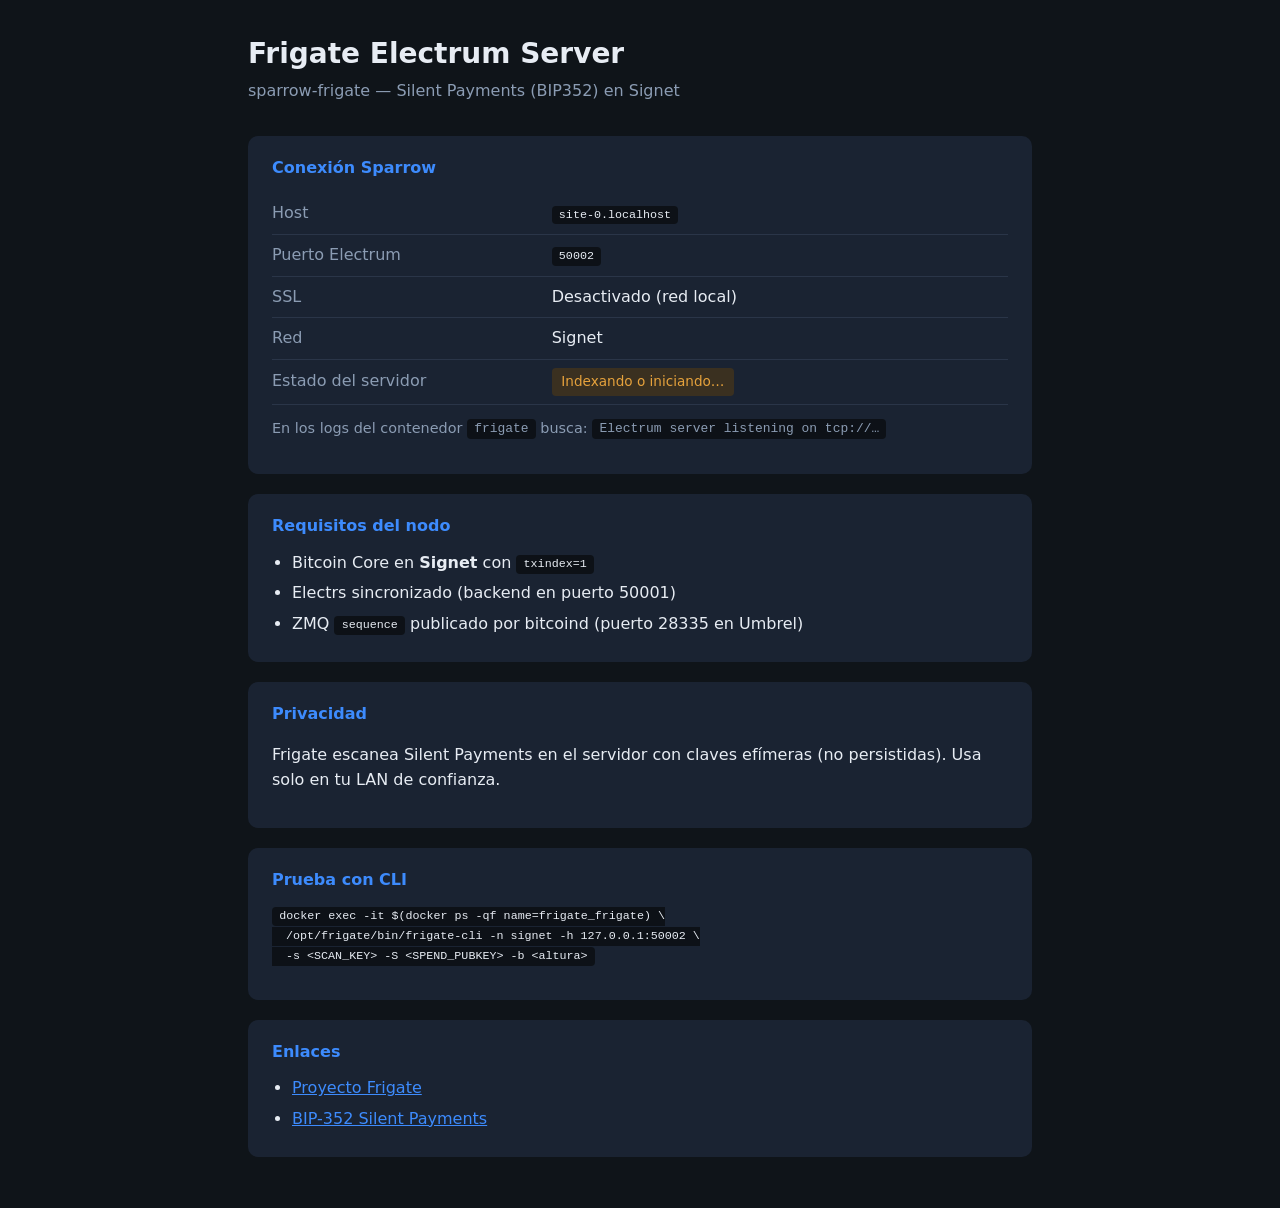
==== sparrow-frigate/web/index.html @ d03f6d79 "feat(sparrow-frigate): Signet Silent Payments app for Umbrel community store Co-authored-by: Cursor " ====
<!DOCTYPE html>
<html lang="es">
<head>
  <meta charset="utf-8">
  <meta name="viewport" content="width=device-width, initial-scale=1">
  <title>Frigate — Silent Payments (Signet)</title>
  <style>
    :root {
      --bg: #0f1419;
      --card: #1a2332;
      --text: #e7ecf3;
      --muted: #8b9cb3;
      --accent: #3d8bfd;
      --warn: #e6a23c;
      --ok: #3dd68c;
    }
    * { box-sizing: border-box; }
    body {
      font-family: "Segoe UI", system-ui, sans-serif;
      background: var(--bg);
      color: var(--text);
      margin: 0;
      padding: 2rem 1.5rem;
      line-height: 1.55;
      max-width: 52rem;
      margin-inline: auto;
    }
    h1 { font-size: 1.75rem; font-weight: 600; margin: 0 0 0.25rem; }
    .tagline { color: var(--muted); margin: 0 0 2rem; }
    section {
      background: var(--card);
      border-radius: 10px;
      padding: 1.25rem 1.5rem;
      margin-bottom: 1.25rem;
    }
    h2 { font-size: 1rem; margin: 0 0 0.75rem; color: var(--accent); }
    table { width: 100%; border-collapse: collapse; }
    th, td { text-align: left; padding: 0.5rem 0; border-bottom: 1px solid #2a3548; }
    th { color: var(--muted); font-weight: 500; width: 38%; }
    code {
      background: #0d1117;
      padding: 0.15rem 0.45rem;
      border-radius: 4px;
      font-size: 0.9em;
    }
    ul { margin: 0.5rem 0 0; padding-left: 1.25rem; }
    li { margin: 0.35rem 0; }
    .status { display: inline-block; padding: 0.2rem 0.6rem; border-radius: 4px; font-size: 0.85rem; }
    .status-pending { background: #3a3020; color: var(--warn); }
    a { color: var(--accent); }
    .note { color: var(--muted); font-size: 0.9rem; margin-top: 0.75rem; }
  </style>
</head>
<body>
  <h1>Frigate Electrum Server</h1>
  <p class="tagline">sparrow-frigate — Silent Payments (BIP352) en Signet</p>

  <section>
    <h2>Conexión Sparrow</h2>
    <table>
      <tr><th>Host</th><td><code id="host">umbrel.local</code></td></tr>
      <tr><th>Puerto Electrum</th><td><code>50002</code></td></tr>
      <tr><th>SSL</th><td>Desactivado (red local)</td></tr>
      <tr><th>Red</th><td>Signet</td></tr>
      <tr><th>Estado del servidor</th><td><span class="status status-pending" id="ready">Indexando o iniciando…</span></td></tr>
    </table>
    <p class="note">En los logs del contenedor <code>frigate</code> busca: <code>Electrum server listening on tcp://…</code></p>
  </section>

  <section>
    <h2>Requisitos del nodo</h2>
    <ul>
      <li>Bitcoin Core en <strong>Signet</strong> con <code>txindex=1</code></li>
      <li>Electrs sincronizado (backend en puerto 50001)</li>
      <li>ZMQ <code>sequence</code> publicado por bitcoind (puerto 28335 en Umbrel)</li>
    </ul>
  </section>

  <section>
    <h2>Privacidad</h2>
    <p>Frigate escanea Silent Payments en el servidor con claves efímeras (no persistidas). Usa solo en tu LAN de confianza.</p>
  </section>

  <section>
    <h2>Prueba con CLI</h2>
    <pre><code>docker exec -it $(docker ps -qf name=frigate_frigate) \
  /opt/frigate/bin/frigate-cli -n signet -h 127.0.0.1:50002 \
  -s &lt;SCAN_KEY&gt; -S &lt;SPEND_PUBKEY&gt; -b &lt;altura&gt;</code></pre>
  </section>

  <section>
    <h2>Enlaces</h2>
    <ul>
      <li><a href="https://github.com/sparrowwallet/frigate" target="_blank" rel="noopener">Proyecto Frigate</a></li>
      <li><a href="https://github.com/bitcoin/bips/blob/master/bip-0352.mediawiki" target="_blank" rel="noopener">BIP-352 Silent Payments</a></li>
    </ul>
  </section>

  <script>
    (function () {
      var h = location.hostname;
      if (h) document.getElementById("host").textContent = h;
      fetch("/health").then(function (r) {
        if (r.ok) document.getElementById("ready").textContent = "Web UI activa — revisa logs de Frigate para Electrum";
      }).catch(function () {});
    })();
  </script>
</body>
</html>
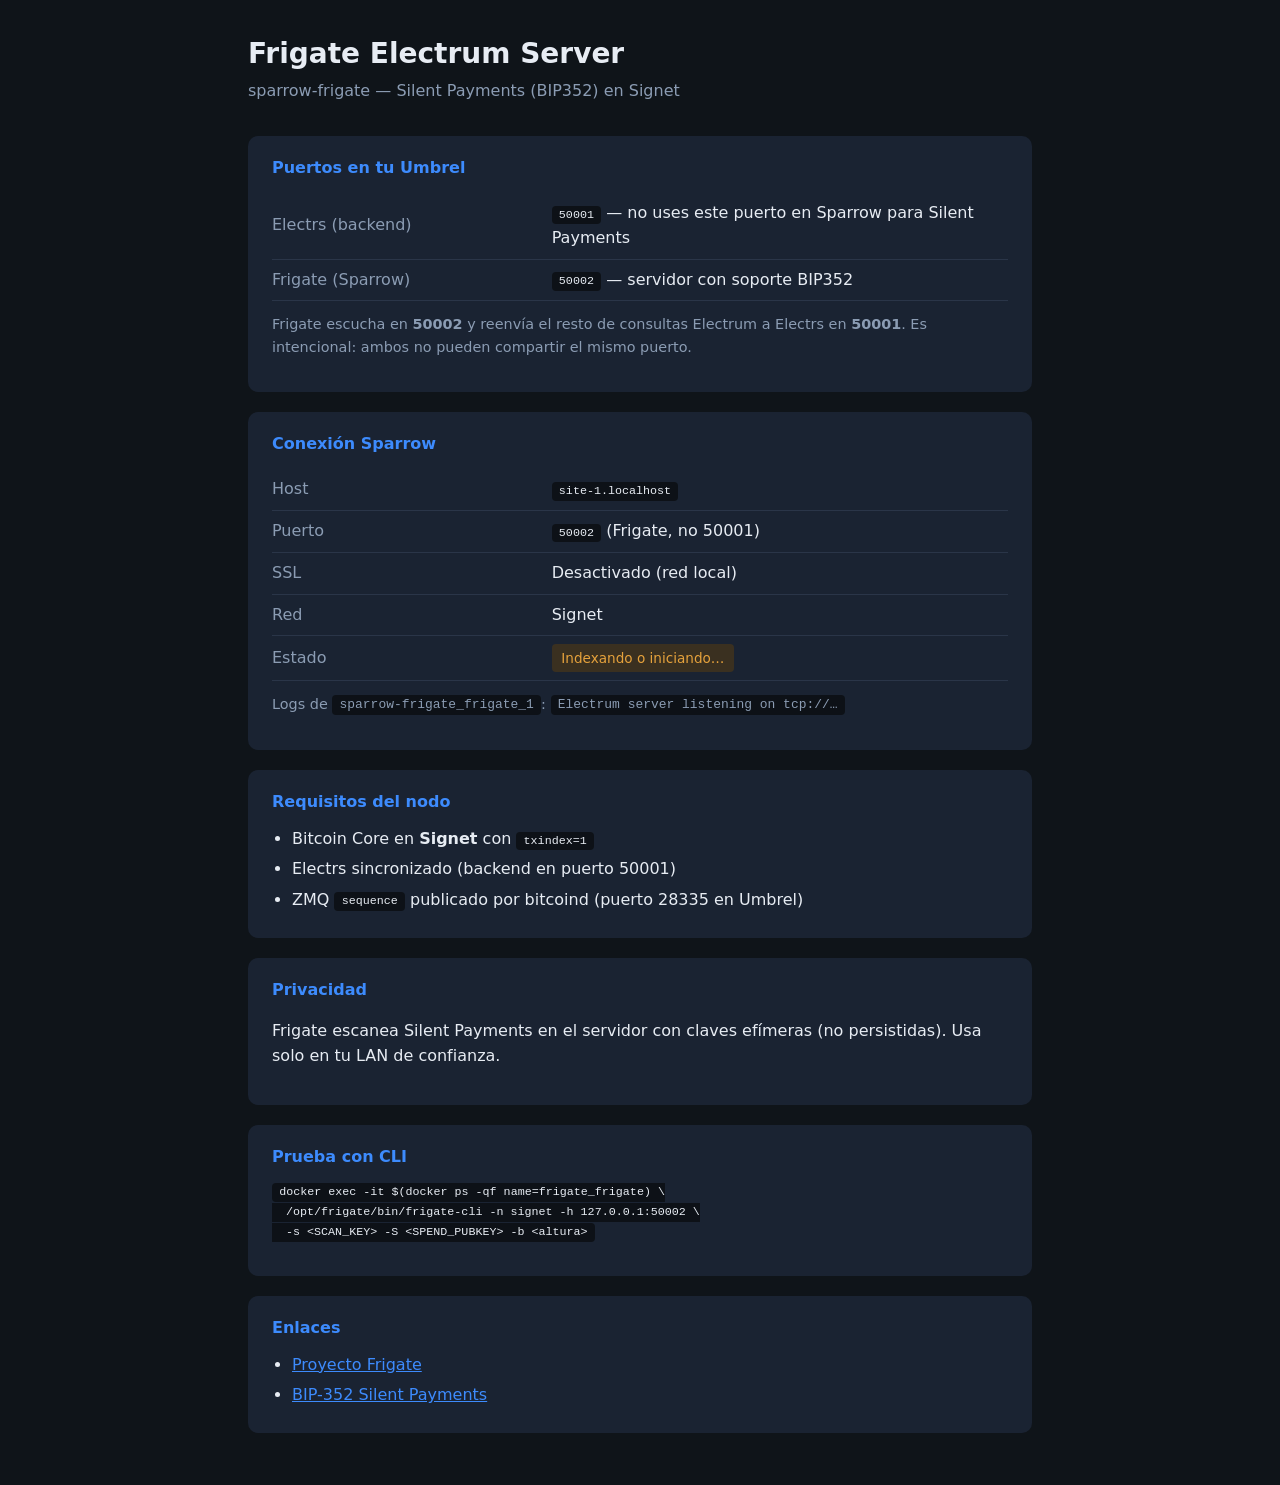
==== commit 0955c57f: "docs(sparrow-frigate): clarify Electrs 50001 vs Frigate 50002 Co-authored-by: Cursor <cursoragent@cu" ====
--- a/sparrow-frigate/web/index.html
+++ b/sparrow-frigate/web/index.html
@@ -56,15 +56,24 @@
   <p class="tagline">sparrow-frigate — Silent Payments (BIP352) en Signet</p>
 
   <section>
+    <h2>Puertos en tu Umbrel</h2>
+    <table>
+      <tr><th>Electrs (backend)</th><td><code>50001</code> — no uses este puerto en Sparrow para Silent Payments</td></tr>
+      <tr><th>Frigate (Sparrow)</th><td><code>50002</code> — servidor con soporte BIP352</td></tr>
+    </table>
+    <p class="note">Frigate escucha en <strong>50002</strong> y reenvía el resto de consultas Electrum a Electrs en <strong>50001</strong>. Es intencional: ambos no pueden compartir el mismo puerto.</p>
+  </section>
+
+  <section>
     <h2>Conexión Sparrow</h2>
     <table>
       <tr><th>Host</th><td><code id="host">umbrel.local</code></td></tr>
-      <tr><th>Puerto Electrum</th><td><code>50002</code></td></tr>
+      <tr><th>Puerto</th><td><code>50002</code> (Frigate, no 50001)</td></tr>
       <tr><th>SSL</th><td>Desactivado (red local)</td></tr>
       <tr><th>Red</th><td>Signet</td></tr>
-      <tr><th>Estado del servidor</th><td><span class="status status-pending" id="ready">Indexando o iniciando…</span></td></tr>
+      <tr><th>Estado</th><td><span class="status status-pending" id="ready">Indexando o iniciando…</span></td></tr>
     </table>
-    <p class="note">En los logs del contenedor <code>frigate</code> busca: <code>Electrum server listening on tcp://…</code></p>
+    <p class="note">Logs de <code>sparrow-frigate_frigate_1</code>: <code>Electrum server listening on tcp://…</code></p>
   </section>
 
   <section>
